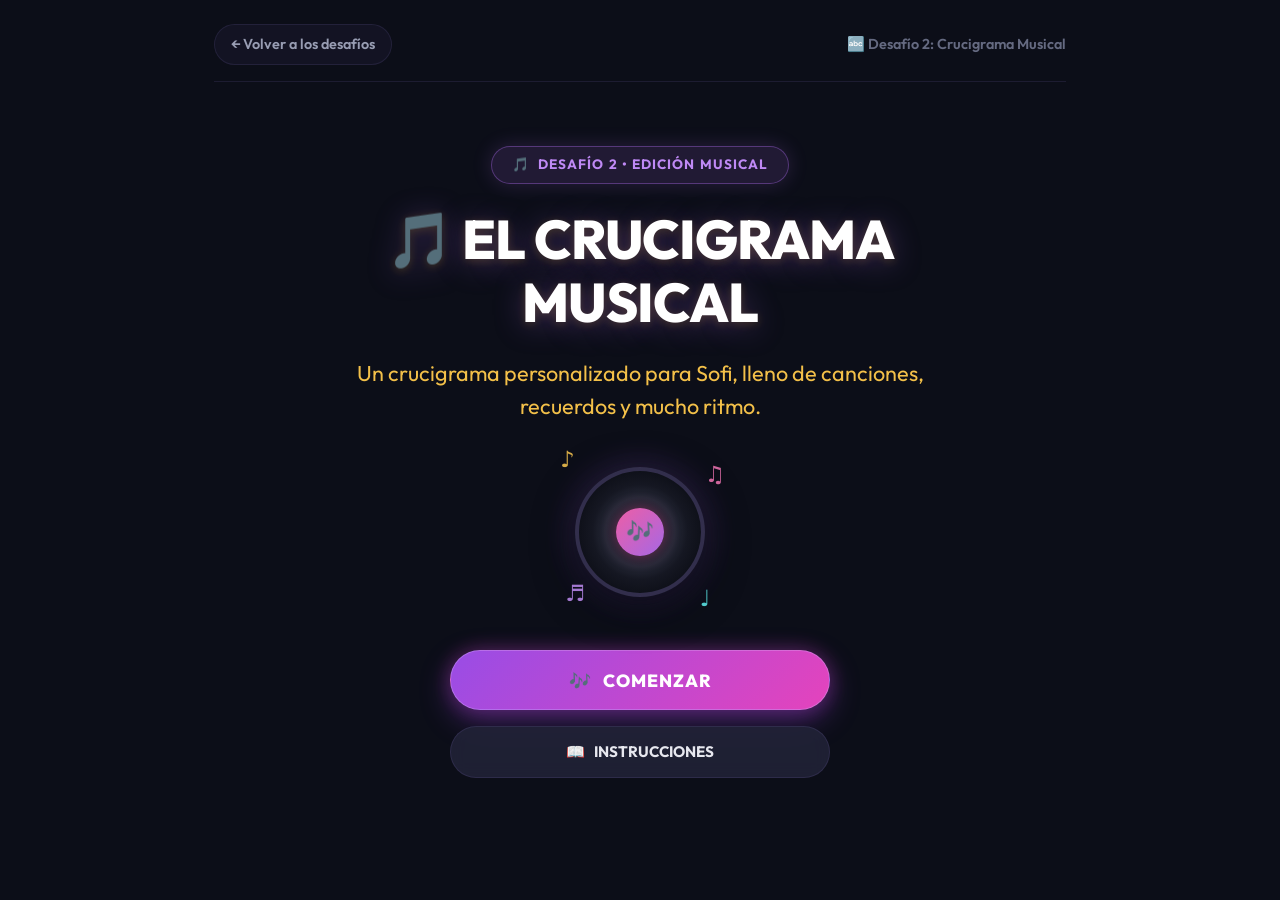
==== games/crucigrama.html @ b531dd6d "first commit" ====
<!DOCTYPE html>
<html lang="es">
<head>
  <meta charset="UTF-8" />
  <meta name="viewport" content="width=device-width, initial-scale=1.0" />
  <title>El Crucigrama Musical 🎵 – Desafío 2</title>
  <meta name="description" content="Crucigrama musical interactivo personalizado para Sofi. Canciones, artistas, recuerdos y ritmo." />

  <!-- Google Fonts -->
  <link rel="preconnect" href="https://fonts.googleapis.com" />
  <link rel="preconnect" href="https://fonts.gstatic.com" crossorigin />
  <link href="https://fonts.googleapis.com/css2?family=Outfit:wght@300;400;600;700;800;900&display=swap" rel="stylesheet" />

  <!-- Hojas de estilo del proyecto -->
  <link rel="stylesheet" href="../css/style.css" />
  <link rel="stylesheet" href="../css/game.css" />
  <link rel="stylesheet" href="../css/crucigrama.css" />
</head>
<body class="game-page">

  <!-- Fondo interactivo con notas musicales y partículas estelares -->
  <canvas id="bg-canvas"></canvas>

  <!-- Canvas especial para confeti de victoria -->
  <canvas id="confetti-canvas"></canvas>

  <div class="game-wrapper">
    <!-- ── NAVEGACIÓN SUPERIOR ── -->
    <nav class="game-nav" aria-label="Navegación del juego">
      <a href="../index.html?from=game" class="btn-back" id="btn-back-crucigrama">
        ← Volver a los desafíos
      </a>
      <span class="game-nav-title">🔤 Desafío 2: Crucigrama Musical</span>
    </nav>

    <!-- ── CONTENEDOR PRINCIPAL DEL JUEGO ── -->
    <main class="crucigrama-container">

      <!-- ═══════════════════════════════════════════════════════
           PANTALLA 1: BIENVENIDA
      ═══════════════════════════════════════════════════════ -->
      <section id="screen-welcome" class="crucigrama-screen welcome-hero" aria-label="Pantalla de bienvenida">
        <div class="music-badge">
          <span>🎵</span>
          <span>Desafío 2 • Edición Musical</span>
        </div>

        <h1 class="welcome-title">
          🎵 EL CRUCIGRAMA MUSICAL
        </h1>

        <p class="welcome-subtitle">
          Un crucigrama personalizado para Sofi, lleno de canciones, recuerdos y mucho ritmo.
        </p>

        <!-- Ilustración de vinilo giratorio y notas flotantes -->
        <div class="music-vinyl-art">
          <div class="vinyl-disc">
            <div class="vinyl-center">🎶</div>
          </div>
          <div class="floating-notes-container">
            <span class="floating-note note-1">♪</span>
            <span class="floating-note note-2">♫</span>
            <span class="floating-note note-3">♬</span>
            <span class="floating-note note-4">♩</span>
          </div>
        </div>

        <!-- Botones de bienvenida -->
        <div class="welcome-actions">
          <button id="btn-start-game" class="btn-start-primary" type="button">
            <span>🎶</span>
            <span>COMENZAR</span>
          </button>

          <button id="btn-open-instructions" class="btn-instructions-secondary" type="button">
            <span>📖</span>
            <span>INSTRUCCIONES</span>
          </button>
        </div>
      </section>

      <!-- ═══════════════════════════════════════════════════════
           PANTALLA 2: GRILLA Y PISTAS DEL CRUCIGRAMA
      ═══════════════════════════════════════════════════════ -->
      <section id="screen-board" class="crucigrama-screen hidden" aria-label="Tablero del crucigrama">
        <header class="board-header">
          <div class="board-title-row">
            <h2 class="board-title">🎵 El Crucigrama Musical</h2>
          </div>

          <!-- Barra de controles y progreso rápido -->
          <div class="board-controls-bar">
            <div class="progress-pill">
              <span>✍️</span>
              <span id="board-progress-text">0 de 99 letras</span>
            </div>

            <div class="progress-pill">
              <span>🎧</span>
              <span id="board-words-progress">0 / 15 palabras</span>
            </div>

            <button id="btn-sound-toggle" class="board-quick-btn" type="button" title="Activar / Desactivar sonido">
              🔊 Sonido
            </button>

            <button id="btn-rules-quick" class="board-quick-btn" type="button">
              📖 Reglas
            </button>
          </div>
        </header>

        <!-- Barra de pista activa destacada -->
        <div class="active-clue-banner" id="active-clue-banner" aria-live="polite">
          <div class="active-clue-badge" id="active-clue-badge">3 Horizontal</div>
          <div class="active-clue-text" id="active-clue-text">Tu artista favorito (dos palabras).</div>
          <div class="active-clue-length" id="active-clue-length">10 letras</div>
        </div>

        <!-- Banner de advertencias / errores -->
        <div id="board-warning-banner" class="crucigrama-warning-banner hidden" role="alert" aria-live="polite"></div>

        <!-- Contenedor con scroll táctil suave para la grilla clásica -->
        <div class="grid-scroll-wrapper">
          <div id="crucigrama-grid" class="crucigrama-grid" role="grid" aria-label="Grilla interactiva de 20 por 19">
            <!-- Celdas inyectadas dinámicamente desde crucigrama.js -->
          </div>
        </div>

        <!-- Botones de acción del juego -->
        <div class="board-actions">
          <button id="btn-check-solution" class="btn-check-solution" type="button">
            <span>🔍</span>
            <span>COMPROBAR CRUCIGRAMA</span>
          </button>

          <button id="btn-reset-board" class="btn-text-link" type="button">
            ↺ Limpiar mis respuestas
          </button>
        </div>

        <!-- Sección de Pistas: Horizontales y Verticales -->
        <section class="clues-section" aria-label="Lista de pistas del crucigrama">
          <!-- Columna Horizontales -->
          <div class="clues-column">
            <h3 class="clues-column-title">
              <span>➡️ Horizontales</span>
              <span class="count-pill">8 palabras</span>
            </h3>
            <div id="clues-list-across" class="clues-list">
              <!-- Inyectado desde JS -->
            </div>
          </div>

          <!-- Columna Verticales -->
          <div class="clues-column">
            <h3 class="clues-column-title">
              <span>⬇️ Verticales</span>
              <span class="count-pill">7 palabras</span>
            </h3>
            <div id="clues-list-down" class="clues-list">
              <!-- Inyectado desde JS -->
            </div>
          </div>
        </section>
      </section>

      <!-- ═══════════════════════════════════════════════════════
           PANTALLA 3: VICTORIA (RESULTADO FINAL)
      ═══════════════════════════════════════════════════════ -->
      <section id="screen-victory" class="crucigrama-screen hidden" aria-label="Pantalla de victoria y recompensa">
        <article class="victory-card">
          <div class="victory-badge">
            <span>🎉</span>
            <span>DESAFÍO COMPLETADO</span>
          </div>

          <h2 class="victory-title">¡Crucigrama Musical Resuelto!</h2>

          <!-- Disco de oro animado -->
          <div class="victory-disc-area">
            <div class="victory-disc">🏆</div>
          </div>

          <div class="victory-narrative">
            <h3 class="victory-headline">¡Increíble memoria y oído musical, Sofi! 🎶</h3>
            <p class="victory-detail">
              Descubriste todas las canciones de las previas, los viajes en auto, la bachata y nuestros artistas favoritos.
            </p>
          </div>

          <!-- Botón para abrir la recompensa -->
          <div class="reward-unlock-wrapper">
            <button id="btn-reward-unlock" class="btn-reward-unlock" type="button">
              <span>🎁</span>
              <span>ABRIR RECOMPENSA</span>
            </button>
          </div>
        </article>
      </section>

    </main>
  </div>

  <!-- ═══════════════════════════════════════════════════════
       MODAL 1: INSTRUCCIONES DEL JUEGO
  ═══════════════════════════════════════════════════════ -->
  <div id="instructions-modal" class="picker-overlay hidden" role="dialog" aria-modal="true" aria-labelledby="instructions-title">
    <div class="picker-card">
      <div class="picker-header">
        <h3 id="instructions-title" class="picker-title">📖 ¿CÓMO SE JUEGA?</h3>
        <button id="btn-close-instructions-x" class="picker-close-btn" aria-label="Cerrar instrucciones">✕</button>
      </div>

      <div style="font-size: 0.95rem; line-height: 1.6; color: var(--text-primary); display: flex; flex-direction: column; gap: 0.9rem;">
        <div style="background: hsla(255, 60%, 70%, 0.08); padding: 0.9rem 1.1rem; border-radius: 12px; border-left: 3px solid var(--accent-purple);">
          <p style="margin-bottom: 0.4rem;">Este es un crucigrama musical.</p>
          <p style="margin-bottom: 0.4rem;">Cada número corresponde a una palabra que tenés que descubrir a partir de una pista.</p>
          <p style="margin-bottom: 0.4rem;">Las palabras pueden estar en horizontal o vertical y se cruzan entre sí.</p>
          <p>Completá todas las palabras y después comprobá tus respuestas.</p>
        </div>

        <div>
          <strong style="color: var(--accent-gold); font-size: 1rem;">Reglas:</strong>
          <ol style="margin: 0.6rem 0 0 1.2rem; display: flex; flex-direction: column; gap: 0.45rem; color: var(--text-secondary); line-height: 1.5;">
            <li>Cada casillero blanco corresponde a una letra.</li>
            <li>Los casilleros negros separan las palabras.</li>
            <li>Los números indican dónde comienza cada palabra.</li>
            <li>Las palabras pueden ser horizontales o verticales.</li>
            <li>Las respuestas se escriben sin espacios ni tildes.</li>
            <li>Podés seleccionar una pista para encontrar rápidamente dónde escribir.</li>
            <li>Cuando hayas completado todas las palabras aparecerá el botón para comprobar el crucigrama.</li>
            <li>Si hay errores, las respuestas incorrectas se marcarán visualmente para que puedas corregirlas.</li>
            <li>Cuando todas las palabras sean correctas, se desbloqueará la recompensa.</li>
          </ol>
        </div>
      </div>

      <div style="display: flex; justify-content: center; margin-top: 0.5rem;">
        <button id="btn-close-instructions" class="btn-start-primary" style="padding: 0.75rem 2rem; font-size: 0.95rem;" type="button">
          ← VOLVER
        </button>
      </div>
    </div>
  </div>

  <!-- ═══════════════════════════════════════════════════════
       MODAL 2: RECOMPENSA DESBLOQUEADA
  ═══════════════════════════════════════════════════════ -->
  <div id="reward-modal" class="picker-overlay hidden" role="dialog" aria-modal="true" aria-labelledby="reward-modal-title">
    <div class="reward-modal-card">
      <div class="reward-icon-huge">🎁</div>

      <h3 id="reward-modal-title" class="reward-celebration-title">
        🎉 ¡Felicitaciones, Sofi!
      </h3>

      <div class="reward-card-inner">
        <div class="reward-card-heading">🎁 Tu recompensa te está esperando...</div>
        <p class="reward-card-text">
          ¡Excelente oído musical, Sofi! Demostraste que te acordás de cada canción, de los viajes en auto, de las previas y de nuestra música favorita.
        </p>
      </div>

      <div class="reward-clue-badge">
        <strong>Pista desbloqueada para la aventura:</strong><br />
        « Tito dejó una nota musical: ¡El regalo está escondido al ritmo de sus canciones favoritas! 🎵✨ »
      </div>

      <button id="btn-return-adventure" class="btn-return-adventure" type="button">
        ← Volver a la aventura con el desafío completado
      </button>
    </div>
  </div>

  <!-- Scripts del juego -->
  <script src="../js/gamesBridge.js"></script>
  <script src="crucigramaConfig.js"></script>
  <script src="crucigrama.js"></script>
</body>
</html>
---- css/style.css ----
/* ═══════════════════════════════════════════════════════════════
   style.css  –  El regalo de Sofi
   Estética: aventura / misterio / elegancia
   Paleta: deep navy + violeta / magenta + dorado suave
═══════════════════════════════════════════════════════════════ */

/* ─── 0. RESET & BASE ─────────────────────────────────────── */
*, *::before, *::after {
  box-sizing: border-box;
  margin: 0;
  padding: 0;
}

:root {
  /* Paleta principal */
  --bg-deep:        hsl(232, 32%, 7%);
  --bg-mid:         hsl(236, 28%, 11%);
  --bg-card:        hsl(236, 24%, 14%);
  --bg-card-hover:  hsl(248, 28%, 18%);

  /* Acentos */
  --accent-purple:  hsl(270, 70%, 65%);
  --accent-violet:  hsl(255, 75%, 70%);
  --accent-pink:    hsl(320, 72%, 65%);
  --accent-gold:    hsl(42,  88%, 62%);
  --accent-teal:    hsl(180, 60%, 55%);

  /* Estado completado */
  --green-glow:     hsl(145, 65%, 45%);
  --green-soft:     hsl(145, 50%, 30%);
  --green-text:     hsl(145, 60%, 70%);

  /* Texto */
  --text-primary:   hsl(230, 20%, 92%);
  --text-secondary: hsl(230, 15%, 65%);
  --text-muted:     hsl(230, 12%, 45%);

  /* Bordes y sombras */
  --border-subtle:  hsla(255, 60%, 70%, 0.12);
  --border-active:  hsla(255, 70%, 70%, 0.45);
  --shadow-card:    0 20px 60px hsla(232, 50%, 4%, 0.6);
  --shadow-glow:    0 0 40px hsla(270, 70%, 65%, 0.2);

  /* Tipografía */
  --font-body:      'Outfit', system-ui, sans-serif;
  --font-serif:     'Crimson Pro', Georgia, serif;

  /* Transiciones */
  --ease-smooth:    cubic-bezier(0.4, 0, 0.2, 1);
  --ease-bounce:    cubic-bezier(0.34, 1.56, 0.64, 1);
  --ease-out-expo:  cubic-bezier(0.16, 1, 0.3, 1);

  /* Layout */
  --max-width: 1100px;
  --card-radius: 20px;
}

html {
  scroll-behavior: smooth;
}

body {
  font-family: var(--font-body);
  background: var(--bg-deep);
  color: var(--text-primary);
  min-height: 100dvh;
  overflow-x: hidden;
  line-height: 1.6;
}

/* ─── 1. CANVAS DE FONDO ───────────────────────────────────── */
#bg-canvas {
  position: fixed;
  inset: 0;
  z-index: 0;
  pointer-events: none;
}

/* ─── 2. OVERLAY (fondo de modales) ──────────────────────── */
.overlay {
  position: fixed;
  inset: 0;
  z-index: 100;
  display: flex;
  align-items: center;
  justify-content: center;
  padding: 1rem;
  background: hsla(232, 40%, 4%, 0.85);
  backdrop-filter: blur(8px);
  -webkit-backdrop-filter: blur(8px);
  opacity: 1;
  transition: opacity 0.5s var(--ease-smooth);
}

.overlay.hidden {
  opacity: 0;
  pointer-events: none;
}

/* Si la aventura ya inició, ocultar de inmediato el overlay y mostrar la pantalla principal */
html.adventure-started #welcome-overlay {
  display: none !important;
  opacity: 0 !important;
  pointer-events: none !important;
}

html.adventure-started #main-screen {
  opacity: 1 !important;
  pointer-events: auto !important;
}

/* ─── 3. MODAL DE BIENVENIDA ─────────────────────────────── */
.modal {
  position: relative;
  background: var(--bg-card);
  border: 1px solid var(--border-subtle);
  border-radius: 24px;
  padding: 2.5rem 2.8rem 2.2rem;
  max-width: 540px;
  width: 100%;
  box-shadow: var(--shadow-card), var(--shadow-glow);
  overflow: hidden;

  /* Animación de entrada */
  animation: modalIn 0.7s var(--ease-out-expo) forwards;
}

@keyframes modalIn {
  from {
    opacity: 0;
    transform: translateY(32px) scale(0.95);
  }
  to {
    opacity: 1;
    transform: translateY(0) scale(1);
  }
}

/* Halo de luz en el modal */
.modal-glow {
  position: absolute;
  inset: -60px;
  background: radial-gradient(
    ellipse at 50% 0%,
    hsla(270, 70%, 55%, 0.18) 0%,
    transparent 70%
  );
  pointer-events: none;
  z-index: 0;
}

/* Destellos decorativos */
.modal-sparkles {
  position: absolute;
  inset: 0;
  pointer-events: none;
  z-index: 1;
}

.sparkle {
  position: absolute;
  width: 4px;
  height: 4px;
  border-radius: 50%;
  background: var(--accent-gold);
  opacity: 0;
  animation: sparkleFloat 4s var(--ease-smooth) infinite;
  animation-delay: calc(var(--i) * 0.7s);
}

.sparkle:nth-child(1) { top: 15%; left: 10%; }
.sparkle:nth-child(2) { top: 10%; right: 15%; width: 6px; height: 6px; background: var(--accent-purple); }
.sparkle:nth-child(3) { bottom: 25%; right: 8%; }
.sparkle:nth-child(4) { bottom: 15%; left: 20%; background: var(--accent-pink); }
.sparkle:nth-child(5) { top: 40%; right: 5%; width: 3px; height: 3px; background: var(--accent-teal); }

@keyframes sparkleFloat {
  0%, 100% { opacity: 0; transform: translateY(0) scale(0.5); }
  30%, 70% { opacity: 1; transform: translateY(-8px) scale(1); }
}

/* Contenido del modal */
.modal-content {
  position: relative;
  z-index: 2;
  margin-bottom: 2rem;
}

/* Líneas del mensaje de bienvenida — añadidas desde JS */
.modal-line {
  display: block;
  opacity: 0;
  transform: translateY(8px);
  transition: opacity 0.5s var(--ease-smooth), transform 0.5s var(--ease-smooth);
  margin-bottom: 0.5rem;
  font-size: 1.05rem;
  color: var(--text-primary);
}

.modal-line.visible {
  opacity: 1;
  transform: translateY(0);
}

.modal-line.greeting {
  font-size: 1.5rem;
  font-weight: 700;
  color: var(--text-primary);
  margin-bottom: 1.2rem;
}

.modal-line.italic {
  font-family: var(--font-serif);
  font-style: italic;
  font-size: 1.1rem;
  color: var(--text-secondary);
}

.modal-line.highlight {
  color: var(--accent-gold);
  font-weight: 600;
}

.modal-line.big {
  font-size: 1.15rem;
  font-weight: 600;
  margin-top: 0.6rem;
}

.modal-line.spacer {
  margin-bottom: 0.9rem;
}

/* ─── 4. BOTÓN PRIMARIO ─────────────────────────────────── */
.btn-primary {
  position: relative;
  z-index: 2;
  display: inline-flex;
  align-items: center;
  gap: 0.6rem;
  padding: 0.85rem 1.8rem;
  background: linear-gradient(135deg, var(--accent-purple), var(--accent-pink));
  color: #fff;
  font-family: var(--font-body);
  font-size: 1rem;
  font-weight: 600;
  border: none;
  border-radius: 50px;
  cursor: pointer;
  box-shadow: 0 4px 24px hsla(270, 70%, 60%, 0.4);
  transition: transform 0.25s var(--ease-bounce),
              box-shadow 0.25s var(--ease-smooth),
              opacity 0.25s;
  opacity: 0;
  /* Se hace visible desde JS cuando el texto terminó de aparecer */
}

.btn-primary.visible {
  opacity: 1;
}

.btn-primary:hover {
  transform: translateY(-2px) scale(1.04);
  box-shadow: 0 8px 32px hsla(270, 70%, 60%, 0.55);
}

.btn-primary:active {
  transform: translateY(0) scale(0.98);
}

.btn-arrow {
  display: inline-block;
  transition: transform 0.25s var(--ease-bounce);
}

.btn-primary:hover .btn-arrow {
  transform: translateX(4px);
}

/* ─── 5. PANTALLA PRINCIPAL ──────────────────────────────── */
.main-screen {
  position: relative;
  z-index: 1;
  min-height: 100dvh;
  display: flex;
  flex-direction: column;
  align-items: center;
  padding: 3rem 1.5rem 2rem;
  gap: 2.5rem;
  transition: opacity 0.6s var(--ease-smooth), transform 0.6s var(--ease-smooth);
}

.main-screen.hidden {
  opacity: 0;
  pointer-events: none;
}

/* Animación de entrada de la pantalla principal */
.main-screen.entering {
  animation: screenEnter 0.8s var(--ease-out-expo) forwards;
}

@keyframes screenEnter {
  from { opacity: 0; transform: translateY(20px); }
  to   { opacity: 1; transform: translateY(0); }
}

/* ─── 6. HEADER ─────────────────────────────────────────── */
.main-header {
  text-align: center;
  max-width: 600px;
}

.header-eyebrow {
  font-size: 0.8rem;
  font-weight: 600;
  letter-spacing: 0.15em;
  text-transform: uppercase;
  color: var(--accent-gold);
  margin-bottom: 0.8rem;
  opacity: 0.85;
}

.main-title {
  font-size: clamp(2.4rem, 6vw, 3.8rem);
  font-weight: 800;
  line-height: 1.1;
  margin-bottom: 1rem;
  background: linear-gradient(135deg, var(--text-primary) 30%, var(--accent-purple) 100%);
  -webkit-background-clip: text;
  background-clip: text;
  -webkit-text-fill-color: transparent;
}

.title-name {
  background: linear-gradient(135deg, var(--accent-pink), var(--accent-gold));
  -webkit-background-clip: text;
  background-clip: text;
  -webkit-text-fill-color: transparent;
}

.main-subtitle {
  font-size: 1rem;
  color: var(--text-secondary);
  max-width: 420px;
  margin: 0 auto;
  line-height: 1.7;
}

/* ─── 7. BARRA DE PROGRESO ─────────────────────────────── */
.progress-container {
  width: 100%;
  max-width: 480px;
}

.progress-track {
  height: 6px;
  background: hsla(255, 40%, 70%, 0.12);
  border-radius: 100px;
  overflow: hidden;
  margin-bottom: 0.5rem;
}

.progress-bar {
  height: 100%;
  border-radius: 100px;
  background: linear-gradient(90deg, var(--accent-purple), var(--accent-pink));
  transition: width 0.8s var(--ease-out-expo);
  box-shadow: 0 0 12px hsla(270, 70%, 65%, 0.5);
}

.progress-label {
  display: flex;
  justify-content: space-between;
  align-items: center;
  font-size: 0.8rem;
  color: var(--text-muted);
  font-weight: 500;
}

/* ─── 8. GRID DE TARJETAS ──────────────────────────────── */
.games-grid {
  display: grid;
  grid-template-columns: repeat(auto-fit, minmax(280px, 1fr));
  gap: 1.5rem;
  width: 100%;
  max-width: var(--max-width);
}

/* ─── 9. TARJETA DE JUEGO ──────────────────────────────── */
.game-card {
  position: relative;
  border-radius: var(--card-radius);
  background: var(--bg-card);
  border: 1px solid var(--border-subtle);
  cursor: pointer;
  overflow: hidden;
  transition:
    transform 0.35s var(--ease-bounce),
    box-shadow 0.35s var(--ease-smooth),
    border-color 0.35s var(--ease-smooth);
  box-shadow: var(--shadow-card);
  /* Animación de entrada escalonada (aplicada desde JS) */
  opacity: 0;
  transform: translateY(24px);
}

.game-card.card-visible {
  animation: cardEnter 0.6s var(--ease-out-expo) forwards;
}

@keyframes cardEnter {
  from { opacity: 0; transform: translateY(24px); }
  to   { opacity: 1; transform: translateY(0); }
}

/* Halo de brillo en hover */
.card-glow {
  position: absolute;
  inset: -2px;
  border-radius: calc(var(--card-radius) + 2px);
  background: conic-gradient(
    from var(--angle, 0deg),
    transparent 0deg,
    hsla(270, 70%, 65%, 0.35) 60deg,
    transparent 120deg
  );
  opacity: 0;
  transition: opacity 0.4s var(--ease-smooth);
  pointer-events: none;
  z-index: 0;
  /* Animación rotativa del halo */
  animation: rotateBorder 4s linear infinite paused;
}

.game-card:hover .card-glow {
  opacity: 1;
  animation-play-state: running;
}

@property --angle {
  syntax: '<angle>';
  initial-value: 0deg;
  inherits: false;
}

@keyframes rotateBorder {
  to { --angle: 360deg; }
}

/* Contenido interno de la tarjeta */
.card-inner {
  position: relative;
  z-index: 1;
  padding: 2rem;
  display: flex;
  flex-direction: column;
  gap: 0.6rem;
  background: var(--bg-card);
  border-radius: var(--card-radius);
  margin: 1px; /* Separa del borde exterior para que se vea el halo */
  min-height: 280px;
  transition: background 0.35s var(--ease-smooth);
}

.game-card:hover .card-inner {
  background: var(--bg-card-hover);
}

.game-card:hover {
  transform: translateY(-6px);
  box-shadow: var(--shadow-card), 0 24px 60px hsla(270, 70%, 60%, 0.2);
  border-color: var(--border-active);
}

.game-card:focus-visible {
  outline: 2px solid var(--accent-purple);
  outline-offset: 4px;
}

/* Ícono de la tarjeta */
.card-icon {
  font-size: 2.4rem;
  line-height: 1;
  margin-bottom: 0.4rem;
  transition: transform 0.35s var(--ease-bounce);
}

.game-card:hover .card-icon {
  transform: scale(1.15) rotate(-5deg);
}

/* Número de desafío */
.card-number {
  font-size: 0.72rem;
  font-weight: 700;
  letter-spacing: 0.12em;
  text-transform: uppercase;
  color: var(--text-muted);
}

/* Título de la tarjeta */
.card-title {
  font-size: 1.6rem;
  font-weight: 800;
  color: var(--text-primary);
  line-height: 1.1;
  transition: color 0.3s;
}

/* Descripción */
.card-description {
  font-size: 0.88rem;
  color: var(--text-secondary);
  line-height: 1.6;
  flex-grow: 1;
}

/* Estado de la tarjeta */
.card-status {
  display: flex;
  align-items: center;
  gap: 0.5rem;
  margin-top: 0.5rem;
}

.status-dot {
  width: 8px;
  height: 8px;
  border-radius: 50%;
  background: var(--text-muted);
  transition: background 0.4s, box-shadow 0.4s;
}

.status-text {
  font-size: 0.8rem;
  font-weight: 600;
  color: var(--text-muted);
  text-transform: uppercase;
  letter-spacing: 0.08em;
  transition: color 0.4s;
}

/* Acciones de la tarjeta */
.card-actions {
  margin-top: 1rem;
  display: flex;
  flex-direction: column;
  gap: 0.6rem;
}

/* Botón de jugar (inline, en la tarjeta) */
.btn-play-wrapper {
  display: inline-flex;
  align-items: center;
  gap: 0.5rem;
  padding: 0.6rem 1.2rem;
  border-radius: 50px;
  background: hsla(255, 60%, 70%, 0.1);
  border: 1px solid hsla(255, 60%, 70%, 0.2);
  color: var(--accent-violet);
  font-size: 0.85rem;
  font-weight: 600;
  transition:
    background 0.25s,
    border-color 0.25s,
    transform 0.25s var(--ease-bounce);
  width: fit-content;
}

.game-card:hover .btn-play-wrapper {
  background: hsla(255, 60%, 70%, 0.2);
  border-color: hsla(255, 70%, 70%, 0.45);
  transform: translateX(4px);
}

.btn-play-arrow {
  transition: transform 0.25s var(--ease-bounce);
}

.game-card:hover .btn-play-arrow {
  transform: translateX(3px);
}

/* ─── 10. ESTADO COMPLETADO ─────────────────────────────── */
.game-card.completed {
  border-color: hsla(145, 60%, 45%, 0.3);
}

.game-card.completed .card-glow {
  background: conic-gradient(
    from var(--angle, 0deg),
    transparent 0deg,
    hsla(145, 65%, 45%, 0.4) 60deg,
    transparent 120deg
  );
}

.game-card.completed .card-title {
  color: var(--green-text);
}

.game-card.completed .status-dot {
  background: var(--green-glow);
  box-shadow: 0 0 8px var(--green-glow);
  animation: pulseDot 2.5s ease-in-out infinite;
}

@keyframes pulseDot {
  0%, 100% { box-shadow: 0 0 8px var(--green-glow); }
  50%       { box-shadow: 0 0 16px var(--green-glow); }
}

.game-card.completed .status-text {
  color: var(--green-text);
}

.game-card.completed .card-number {
  color: hsla(145, 55%, 55%, 0.7);
}

/* Checkmark que aparece en tarjetas completadas */
.card-check {
  position: absolute;
  top: 1.2rem;
  right: 1.2rem;
  width: 28px;
  height: 28px;
  border-radius: 50%;
  background: var(--green-soft);
  border: 1.5px solid var(--green-glow);
  display: flex;
  align-items: center;
  justify-content: center;
  font-size: 0.85rem;
  color: var(--green-text);
  opacity: 0;
  transform: scale(0.5);
  transition: opacity 0.4s var(--ease-smooth), transform 0.5s var(--ease-bounce);
  z-index: 3;
}

.game-card.completed .card-check {
  opacity: 1;
  transform: scale(1);
}

/* Animación especial cuando se completa un juego en tiempo real */
@keyframes completedPop {
  0%   { transform: scale(0.5); opacity: 0; }
  60%  { transform: scale(1.15); opacity: 1; }
  100% { transform: scale(1); opacity: 1; }
}

.game-card.just-completed .card-check {
  animation: completedPop 0.6s var(--ease-bounce) forwards;
}

/* Pulso de color cuando la tarjeta se completa */
@keyframes cardCompletePulse {
  0%   { box-shadow: 0 0 0 0 hsla(145, 65%, 45%, 0); }
  40%  { box-shadow: 0 0 0 20px hsla(145, 65%, 45%, 0.25); }
  100% { box-shadow: 0 0 0 40px hsla(145, 65%, 45%, 0); }
}

.game-card.just-completed {
  animation: cardCompletePulse 0.8s var(--ease-smooth) forwards;
}

/* ─── 11. BOTÓN VER PISTA ──────────────────────────────── */
.btn-clue {
  display: inline-flex;
  align-items: center;
  gap: 0.45rem;
  padding: 0.55rem 1.1rem;
  border-radius: 50px;
  background: hsla(145, 50%, 30%, 0.25);
  border: 1px solid hsla(145, 60%, 45%, 0.4);
  color: var(--green-text);
  font-family: var(--font-body);
  font-size: 0.82rem;
  font-weight: 600;
  cursor: pointer;
  width: fit-content;
  /* Animación de aparición */
  opacity: 0;
  transform: translateY(6px);
  animation: clueButtonIn 0.5s var(--ease-out-expo) 0.2s forwards;
  transition:
    background 0.25s,
    border-color 0.25s,
    box-shadow 0.25s,
    transform 0.25s var(--ease-bounce);
}

@keyframes clueButtonIn {
  from { opacity: 0; transform: translateY(8px); }
  to   { opacity: 1; transform: translateY(0); }
}

.btn-clue:hover {
  background: hsla(145, 50%, 30%, 0.45);
  border-color: hsla(145, 60%, 45%, 0.7);
  box-shadow: 0 4px 16px hsla(145, 60%, 45%, 0.25);
  transform: translateY(-2px);
}

.btn-clue:active {
  transform: translateY(0);
}

.btn-clue-icon {
  font-size: 0.9rem;
  transition: transform 0.3s var(--ease-bounce);
}

.btn-clue:hover .btn-clue-icon {
  transform: rotate(12deg) scale(1.1);
}

/* ─── 12. MODAL DE PISTAS ──────────────────────────────── */
.clue-modal {
  max-width: 420px;
  padding: 2rem 2.2rem;
}

.clue-close-btn {
  position: absolute;
  top: 1rem;
  right: 1rem;
  width: 32px;
  height: 32px;
  border-radius: 50%;
  background: hsla(255, 30%, 50%, 0.15);
  border: 1px solid var(--border-subtle);
  color: var(--text-muted);
  font-size: 0.8rem;
  cursor: pointer;
  display: flex;
  align-items: center;
  justify-content: center;
  transition: background 0.2s, color 0.2s, transform 0.2s var(--ease-bounce);
  z-index: 5;
}

.clue-close-btn:hover {
  background: hsla(255, 30%, 50%, 0.3);
  color: var(--text-primary);
  transform: rotate(90deg) scale(1.1);
}

.clue-header {
  display: flex;
  align-items: center;
  gap: 0.8rem;
  margin-bottom: 1.2rem;
  position: relative;
  z-index: 2;
}

.clue-icon {
  font-size: 1.6rem;
}

.clue-title {
  font-size: 1.2rem;
  font-weight: 700;
  color: var(--text-primary);
}

.clue-body {
  position: relative;
  z-index: 2;
  font-size: 1rem;
  color: var(--text-secondary);
  line-height: 1.7;
  font-family: var(--font-serif);
  font-style: italic;
  background: hsla(255, 30%, 50%, 0.06);
  border-radius: 12px;
  padding: 1.2rem 1.4rem;
  border-left: 3px solid var(--accent-purple);
}

/* ─── 13. SECCIÓN DE RECOMPENSA FINAL ─────────────────── */
.reward-section {
  width: 100%;
  max-width: 600px;
  transition: opacity 0.8s var(--ease-smooth), transform 0.8s var(--ease-out-expo);
}

.reward-section.hidden {
  opacity: 0;
  transform: translateY(20px);
  pointer-events: none;
  display: none;
}

.reward-section.revealing {
  display: block;
  animation: rewardReveal 1s var(--ease-out-expo) forwards;
}

@keyframes rewardReveal {
  from { opacity: 0; transform: translateY(24px) scale(0.97); }
  to   { opacity: 1; transform: translateY(0) scale(1); }
}

.reward-inner {
  position: relative;
  text-align: center;
  background: var(--bg-card);
  border: 1px solid hsla(42, 80%, 60%, 0.3);
  border-radius: 24px;
  padding: 3rem 2rem;
  overflow: hidden;
  box-shadow: 0 24px 64px hsla(232, 50%, 4%, 0.6), 0 0 60px hsla(42, 80%, 60%, 0.12);
}

.reward-glow {
  position: absolute;
  inset: -40px;
  background: radial-gradient(
    ellipse at 50% 0%,
    hsla(42, 80%, 60%, 0.15) 0%,
    transparent 65%
  );
  pointer-events: none;
}

.reward-icon {
  font-size: 3.5rem;
  animation: rewardBounce 2s var(--ease-bounce) infinite;
  margin-bottom: 1rem;
}

@keyframes rewardBounce {
  0%, 100% { transform: translateY(0); }
  50%       { transform: translateY(-10px); }
}

.reward-title {
  font-size: 2rem;
  font-weight: 800;
  background: linear-gradient(135deg, var(--accent-gold), var(--accent-pink));
  -webkit-background-clip: text;
  background-clip: text;
  -webkit-text-fill-color: transparent;
  margin-bottom: 0.6rem;
}

.reward-subtitle {
  font-size: 1rem;
  color: var(--text-secondary);
  margin-bottom: 1.5rem;
}

.reward-content {
  position: relative;
  z-index: 1;
}

.reward-placeholder {
  font-family: var(--font-serif);
  font-style: italic;
  color: var(--text-muted);
  font-size: 0.9rem;
  border: 1px dashed hsla(255, 30%, 60%, 0.2);
  border-radius: 10px;
  padding: 1rem;
}

/* ─── 14. FOOTER ─────────────────────────────────────── */
.main-footer {
  text-align: center;
  color: var(--text-muted);
  font-size: 0.8rem;
  padding-top: 1rem;
  display: flex;
  flex-direction: column;
  align-items: center;
  gap: 0.8rem;
}

.footer-links {
  display: flex;
  align-items: center;
  gap: 0.75rem;
  flex-wrap: wrap;
  justify-content: center;
}

.footer-btn {
  background: none;
  border: none;
  font-family: var(--font-body);
  font-size: 0.78rem;
  color: var(--text-muted);
  cursor: pointer;
  padding: 0.3rem 0.6rem;
  border-radius: 6px;
  transition: color 0.2s, background 0.2s, transform 0.2s;
  text-decoration: underline;
  text-underline-offset: 3px;
  text-decoration-color: hsla(230, 12%, 45%, 0.4);
}

.footer-btn:hover {
  color: var(--text-secondary);
  background: hsla(255, 30%, 50%, 0.1);
  text-decoration-color: var(--accent-purple);
  transform: translateY(-1px);
}

.footer-btn-reset:hover {
  color: hsl(0, 70%, 75%);
  text-decoration-color: hsl(0, 70%, 65%);
}

.footer-sep {
  color: var(--text-muted);
  opacity: 0.5;
  font-size: 0.7rem;
}

/* ─── 15. RESPONSIVO ─────────────────────────────────── */
@media (max-width: 600px) {
  .main-screen {
    padding: 2rem 1rem 2rem;
    gap: 2rem;
  }

  .modal {
    padding: 2rem 1.6rem 1.8rem;
  }

  .games-grid {
    grid-template-columns: 1fr;
  }

  .card-inner {
    padding: 1.5rem;
    min-height: unset;
  }

  .main-title {
    font-size: 2.2rem;
  }
}

@media (min-width: 900px) {
  .games-grid {
    grid-template-columns: repeat(3, 1fr);
  }
}

/* ─── 16. UTILIDADES ─────────────────────────────────── */
.sr-only {
  position: absolute;
  width: 1px; height: 1px;
  padding: 0; margin: -1px;
  overflow: hidden;
  clip: rect(0,0,0,0);
  border: 0;
}
---- css/game.css ----
/* ═══════════════════════════════════════════════════════════════
   game.css  –  Estilos compartidos para las páginas de juego
   Incluido en games/murdoku.html, games/crucigrama.html, etc.
═══════════════════════════════════════════════════════════════ */

body.game-page {
  min-height: 100dvh;
  background: var(--bg-deep);
  display: flex;
  flex-direction: column;
}

.game-wrapper {
  position: relative;
  z-index: 1;
  display: flex;
  flex-direction: column;
  min-height: 100dvh;
  max-width: 900px;
  margin: 0 auto;
  width: 100%;
  padding: 0 1.5rem;
}

/* ─── Navegación superior ─── */
.game-nav {
  display: flex;
  align-items: center;
  justify-content: space-between;
  padding: 1.5rem 0 1rem;
  border-bottom: 1px solid var(--border-subtle);
  margin-bottom: 2.5rem;
}

.btn-back {
  font-family: var(--font-body);
  font-size: 0.9rem;
  font-weight: 600;
  color: var(--text-secondary);
  text-decoration: none;
  padding: 0.5rem 1rem;
  border-radius: 50px;
  border: 1px solid var(--border-subtle);
  background: hsla(255, 30%, 50%, 0.08);
  transition: background 0.2s, color 0.2s, transform 0.2s var(--ease-bounce, ease);
}

.btn-back:hover {
  background: hsla(255, 30%, 50%, 0.18);
  color: var(--text-primary);
  transform: translateX(-3px);
}

.game-nav-title {
  font-size: 0.9rem;
  font-weight: 600;
  color: var(--text-muted);
}

/* ─── Contenido del juego ─── */
.game-content {
  flex-grow: 1;
  display: flex;
  flex-direction: column;
  align-items: center;
  gap: 1.5rem;
}

.game-title {
  font-size: clamp(2rem, 5vw, 3rem);
  font-weight: 800;
  background: linear-gradient(135deg, var(--text-primary) 30%, var(--accent-purple, hsl(270,70%,65%)) 100%);
  -webkit-background-clip: text;
  background-clip: text;
  -webkit-text-fill-color: transparent;
  text-align: center;
}

/* ─── Texto placeholder (reemplazar con el juego real) ─── */
.game-placeholder-text {
  font-size: 1rem;
  color: var(--text-muted);
  text-align: center;
  max-width: 480px;
  line-height: 1.7;
  background: hsla(255, 30%, 50%, 0.06);
  border: 1px dashed hsla(255, 30%, 60%, 0.2);
  border-radius: 12px;
  padding: 2rem;
}

/* ─── Botón de desarrollo (solo para pruebas) ─── */
.btn-dev {
  font-family: var(--font-body, sans-serif);
  font-size: 0.85rem;
  font-weight: 600;
  padding: 0.7rem 1.4rem;
  border-radius: 50px;
  border: 1px dashed hsla(42, 80%, 60%, 0.4);
  background: hsla(42, 80%, 60%, 0.08);
  color: hsl(42, 80%, 68%);
  cursor: pointer;
  transition: background 0.2s, transform 0.2s;
  margin-top: 1rem;
}

.btn-dev:hover:not(:disabled) {
  background: hsla(42, 80%, 60%, 0.18);
  transform: translateY(-2px);
}

.btn-dev:disabled {
  opacity: 0.5;
  cursor: default;
}
---- css/crucigrama.css ----
/* ═══════════════════════════════════════════════════════════════
   crucigrama.css  –  Estilos exclusivos para El Crucigrama Musical
   Estética: Elegante, moderna, cálida, romántica y musical
   Paleta: Deep navy, violeta radiante, fucsia suave y dorado ámbar
═══════════════════════════════════════════════════════════════ */

:root {
  --cruci-cell-size: clamp(26px, 3.7vw, 35px);
  --cruci-gold: hsl(42, 95%, 58%);
  --cruci-gold-glow: hsla(42, 95%, 58%, 0.35);
  --cruci-violet: hsl(270, 70%, 65%);
  --cruci-violet-glow: hsla(270, 70%, 65%, 0.4);
  --cruci-pink: hsl(330, 80%, 65%);
  --cruci-border: hsla(230, 20%, 35%, 0.9);
  --cruci-cell-active-word: hsl(265, 80%, 95%);
  --cruci-cell-active-cell: hsl(46, 100%, 93%);
  --cruci-cell-text: #0f172a;
}

/* ─── WRAPPER PRINCIPAL Y VISTAS ────────────────────────────── */
.crucigrama-container {
  width: 100%;
  max-width: 900px;
  margin: 0 auto;
  display: flex;
  flex-direction: column;
  align-items: center;
  position: relative;
  z-index: 2;
  padding-bottom: 3.5rem;
}

/* Transiciones fluidas entre pantallas */
.crucigrama-screen {
  width: 100%;
  display: flex;
  flex-direction: column;
  align-items: center;
  opacity: 1;
  transition: opacity 0.35s ease, transform 0.35s cubic-bezier(0.16, 1, 0.3, 1);
}

.crucigrama-screen.hidden {
  display: none !important;
  opacity: 0;
  transform: translateY(14px);
  pointer-events: none;
}

/* ─── PANTALLA 1: BIENVENIDA ────────────────────────────────── */
.welcome-hero {
  text-align: center;
  display: flex;
  flex-direction: column;
  align-items: center;
  gap: 1.5rem;
  max-width: 680px;
  padding: 1.5rem 1rem 3rem;
  animation: heroEntrance 0.8s cubic-bezier(0.16, 1, 0.3, 1) forwards;
}

@keyframes heroEntrance {
  from {
    opacity: 0;
    transform: translateY(20px) scale(0.98);
  }
  to {
    opacity: 1;
    transform: translateY(0) scale(1);
  }
}

.music-badge {
  display: inline-flex;
  align-items: center;
  gap: 0.5rem;
  padding: 0.45rem 1.25rem;
  border-radius: 50px;
  background: hsla(270, 70%, 65%, 0.14);
  border: 1px solid hsla(270, 70%, 65%, 0.4);
  color: hsl(270, 85%, 75%);
  font-size: 0.85rem;
  font-weight: 700;
  letter-spacing: 0.08em;
  text-transform: uppercase;
  box-shadow: 0 0 20px hsla(270, 70%, 65%, 0.2);
}

.welcome-title {
  font-size: clamp(2.1rem, 5.8vw, 3.4rem);
  font-weight: 800;
  line-height: 1.15;
  color: #fff;
  text-shadow: 0 4px 30px hsla(270, 70%, 65%, 0.35), 0 2px 10px hsla(42, 95%, 58%, 0.2);
  letter-spacing: -0.02em;
}

.welcome-subtitle {
  font-size: clamp(1.05rem, 3vw, 1.35rem);
  color: var(--accent-gold);
  line-height: 1.5;
  max-width: 580px;
}

/* Decoración musical central */
.music-vinyl-art {
  position: relative;
  width: 140px;
  height: 140px;
  margin: 1rem 0;
  display: flex;
  align-items: center;
  justify-content: center;
}

.vinyl-disc {
  width: 130px;
  height: 130px;
  border-radius: 50%;
  background: radial-gradient(circle, #252836 20%, #151722 25%, #252836 40%, #151722 55%, #0f111a 70%);
  border: 4px solid hsla(255, 60%, 70%, 0.25);
  box-shadow: 0 10px 40px hsla(232, 50%, 4%, 0.8), 0 0 35px hsla(270, 70%, 65%, 0.3);
  display: flex;
  align-items: center;
  justify-content: center;
  animation: vinylRotate 16s linear infinite;
}

@keyframes vinylRotate {
  from { transform: rotate(0deg); }
  to { transform: rotate(360deg); }
}

.vinyl-center {
  width: 48px;
  height: 48px;
  border-radius: 50%;
  background: linear-gradient(135deg, hsl(330, 80%, 65%), hsl(270, 70%, 65%));
  display: flex;
  align-items: center;
  justify-content: center;
  font-size: 1.4rem;
  box-shadow: 0 0 15px hsla(330, 80%, 65%, 0.5);
}

.floating-notes-container {
  position: absolute;
  inset: -20px;
  pointer-events: none;
}

.floating-note {
  position: absolute;
  font-size: 1.4rem;
  opacity: 0.85;
  animation: floatNote 3.5s ease-in-out infinite alternate;
}

.note-1 { top: 0; left: 10px; animation-delay: 0s; color: hsl(42, 95%, 65%); }
.note-2 { top: 15px; right: 5px; animation-delay: 0.7s; color: hsl(330, 80%, 70%); }
.note-3 { bottom: 10px; left: 15px; animation-delay: 1.4s; color: hsl(270, 80%, 75%); }
.note-4 { bottom: 5px; right: 20px; animation-delay: 2.1s; color: hsl(180, 80%, 65%); }

@keyframes floatNote {
  0% { transform: translateY(0) scale(1) rotate(0deg); opacity: 0.6; }
  50% { transform: translateY(-8px) scale(1.15) rotate(10deg); opacity: 1; }
  100% { transform: translateY(4px) scale(0.95) rotate(-10deg); opacity: 0.7; }
}

/* Botones de bienvenida */
.welcome-actions {
  display: flex;
  flex-direction: column;
  gap: 1rem;
  width: 100%;
  max-width: 380px;
  margin-top: 0.5rem;
}

.btn-start-primary {
  display: flex;
  align-items: center;
  justify-content: center;
  gap: 0.75rem;
  padding: 1.1rem 2rem;
  background: linear-gradient(135deg, hsl(270, 75%, 60%) 0%, hsl(315, 75%, 58%) 100%);
  color: #fff;
  border: 1px solid hsla(270, 80%, 80%, 0.4);
  border-radius: 50px;
  font-family: var(--font-body);
  font-size: 1.1rem;
  font-weight: 800;
  letter-spacing: 0.05em;
  cursor: pointer;
  box-shadow: 0 10px 30px hsla(270, 70%, 55%, 0.4), 0 0 20px hsla(315, 75%, 58%, 0.3);
  transition: transform 0.25s cubic-bezier(0.34, 1.56, 0.64, 1), box-shadow 0.25s, filter 0.25s;
}

.btn-start-primary:hover {
  transform: translateY(-3px) scale(1.02);
  box-shadow: 0 16px 40px hsla(270, 70%, 55%, 0.55), 0 0 30px hsla(315, 75%, 58%, 0.45);
  filter: brightness(1.08);
}

.btn-start-primary:active {
  transform: translateY(1px) scale(0.98);
}

.btn-instructions-secondary {
  display: flex;
  align-items: center;
  justify-content: center;
  gap: 0.6rem;
  padding: 0.95rem 1.8rem;
  background: hsla(236, 24%, 18%, 0.85);
  color: var(--text-primary);
  border: 1px solid var(--border-subtle);
  border-radius: 50px;
  font-family: var(--font-body);
  font-size: 0.95rem;
  font-weight: 700;
  cursor: pointer;
  backdrop-filter: blur(8px);
  transition: background 0.2s, border-color 0.2s, color 0.2s, transform 0.2s;
}

.btn-instructions-secondary:hover {
  background: hsla(236, 28%, 24%, 0.95);
  border-color: var(--accent-violet);
  color: #fff;
  transform: translateY(-2px);
}

/* ─── PANTALLA 2: JUEGO (CRUCIGRAMA) ────────────────────────── */
.board-header {
  text-align: center;
  display: flex;
  flex-direction: column;
  align-items: center;
  gap: 0.75rem;
  margin-bottom: 1.25rem;
  width: 100%;
}

.board-title-row {
  display: flex;
  align-items: center;
  justify-content: center;
  gap: 0.75rem;
  flex-wrap: wrap;
}

.board-title {
  font-size: clamp(1.6rem, 4vw, 2.3rem);
  font-weight: 800;
  color: #fff;
}

.board-controls-bar {
  display: flex;
  align-items: center;
  justify-content: space-between;
  gap: 0.75rem;
  width: 100%;
  max-width: 820px;
  flex-wrap: wrap;
  padding: 0.4rem 0.5rem;
}

.progress-pill {
  display: inline-flex;
  align-items: center;
  gap: 0.5rem;
  font-size: 0.85rem;
  font-weight: 600;
  color: var(--text-secondary);
  background: hsla(236, 24%, 14%, 0.8);
  border: 1px solid var(--border-subtle);
  padding: 0.35rem 0.9rem;
  border-radius: 50px;
}

.progress-pill strong {
  color: var(--accent-gold);
}

.board-quick-btn {
  display: inline-flex;
  align-items: center;
  gap: 0.4rem;
  font-family: var(--font-body);
  font-size: 0.82rem;
  font-weight: 600;
  color: var(--text-muted);
  background: hsla(236, 24%, 14%, 0.6);
  border: 1px solid var(--border-subtle);
  padding: 0.35rem 0.85rem;
  border-radius: 50px;
  cursor: pointer;
  transition: all 0.2s ease;
}

.board-quick-btn:hover {
  background: hsla(236, 24%, 20%, 0.9);
  color: var(--text-primary);
  border-color: var(--border-active);
}

/* ─── BARRA DE PISTA ACTIVA (STICKY/DESTACADA) ──────────────── */
.active-clue-banner {
  width: 100%;
  max-width: 820px;
  background: linear-gradient(135deg, hsla(236, 28%, 15%, 0.95), hsla(260, 35%, 17%, 0.95));
  border: 1.5px solid hsla(270, 70%, 65%, 0.4);
  border-radius: 14px;
  padding: 0.85rem 1.2rem;
  margin-bottom: 1rem;
  display: flex;
  align-items: center;
  gap: 0.9rem;
  box-shadow: 0 8px 30px hsla(232, 50%, 4%, 0.5), 0 0 20px hsla(270, 70%, 65%, 0.15);
  backdrop-filter: blur(10px);
  transition: border-color 0.25s, box-shadow 0.25s;
}

.active-clue-badge {
  flex-shrink: 0;
  display: flex;
  align-items: center;
  gap: 0.35rem;
  background: linear-gradient(135deg, hsl(270, 70%, 60%), hsl(315, 75%, 58%));
  color: #fff;
  font-size: 0.82rem;
  font-weight: 800;
  letter-spacing: 0.04em;
  padding: 0.35rem 0.75rem;
  border-radius: 8px;
  text-transform: uppercase;
  white-space: nowrap;
}

.active-clue-text {
  font-size: 0.95rem;
  font-weight: 600;
  color: #fff;
  line-height: 1.4;
  flex-grow: 1;
}

.active-clue-length {
  font-size: 0.78rem;
  font-weight: 700;
  color: var(--accent-gold);
  background: hsla(42, 95%, 58%, 0.12);
  border: 1px solid hsla(42, 95%, 58%, 0.35);
  padding: 0.2rem 0.55rem;
  border-radius: 50px;
  white-space: nowrap;
}

/* ─── CONTENEDOR Y ESTRUCTURA DE LA GRILLA ───────────────────── */
.grid-scroll-wrapper {
  width: 100%;
  max-width: 820px;
  overflow-x: auto;
  overflow-y: hidden;
  padding: 0.5rem 0 1rem;
  display: flex;
  justify-content: center;
  -webkit-overflow-scrolling: touch;
}

/* Grilla clásica */
.crucigrama-grid {
  --s: var(--cruci-cell-size);
  display: grid;
  grid-template-columns: repeat(19, var(--s));
  grid-auto-rows: var(--s);
  width: max-content;
  margin: 0 auto;
  background: #111420;
  border: 2px solid hsla(255, 60%, 70%, 0.3);
  border-radius: 8px;
  box-shadow: 0 15px 50px hsla(232, 50%, 4%, 0.7), 0 0 30px hsla(270, 70%, 65%, 0.12);
  user-select: none;
}

/* Casillero individual */
.cell {
  position: relative;
  box-sizing: border-box;
  width: var(--cruci-cell-size);
  height: var(--cruci-cell-size);
  background: #ffffff;
  border: 1px solid var(--cruci-border);
  transition: background-color 0.15s ease, box-shadow 0.15s ease;
}

/* Casillero negro / separador */
.cell.black {
  background: #11131c;
  border-color: #1a1e2d;
  pointer-events: none;
}

/* Número de la celda */
.cell-number {
  position: absolute;
  top: 1px;
  left: 2px;
  font-size: calc(var(--cruci-cell-size) * 0.31);
  font-weight: 700;
  font-family: ui-monospace, monospace;
  line-height: 1;
  color: #1e293b;
  pointer-events: none;
  z-index: 2;
}

/* Input interno en cada celda jugable */
.cell-input {
  width: 100%;
  height: 100%;
  border: none;
  background: transparent;
  text-align: center;
  font-family: var(--font-body);
  font-size: calc(var(--cruci-cell-size) * 0.58);
  font-weight: 800;
  color: var(--cruci-cell-text);
  padding: 0;
  margin: 0;
  box-sizing: border-box;
  caret-color: transparent;
  outline: none;
  text-transform: uppercase;
  cursor: pointer;
  z-index: 1;
  position: relative;
}

/* Estados de interacción de las celdas */
.cell.active-word {
  background: var(--cruci-cell-active-word) !important;
}

.cell.active-cell {
  background: var(--cruci-cell-active-cell) !important;
  box-shadow: inset 0 0 0 2.5px hsl(42, 95%, 50%), 0 0 12px hsla(42, 95%, 58%, 0.5) !important;
  z-index: 3;
}

.cell.active-cell .cell-input {
  color: #000;
  font-weight: 900;
}

/* Estado de error al comprobar */
.cell.error-cell {
  background: hsl(0, 95%, 92%) !important;
  box-shadow: inset 0 0 0 2px hsl(0, 85%, 60%) !important;
  animation: cellShake 0.4s ease-in-out;
}

.cell.error-cell .cell-input {
  color: hsl(0, 85%, 45%) !important;
}

@keyframes cellShake {
  0%, 100% { transform: translateX(0); }
  20%, 60% { transform: translateX(-3px); }
  40%, 80% { transform: translateX(3px); }
}

/* Estado correcto / completado */
.cell.correct-cell {
  background: hsl(145, 80%, 94%) !important;
}

/* ─── BANNER DE FEEDBACK / ERRORES ─────────────────────────── */
.crucigrama-warning-banner {
  width: 100%;
  max-width: 820px;
  background: hsla(0, 85%, 60%, 0.12);
  border: 1px solid hsla(0, 85%, 60%, 0.4);
  color: hsl(0, 90%, 85%);
  padding: 0.75rem 1.25rem;
  border-radius: 12px;
  font-size: 0.92rem;
  font-weight: 600;
  display: flex;
  align-items: center;
  gap: 0.75rem;
  margin-top: 0.75rem;
  box-shadow: 0 4px 20px hsla(0, 85%, 60%, 0.15);
  animation: fadeInDown 0.3s ease;
}

.crucigrama-warning-banner.hidden {
  display: none;
}

@keyframes fadeInDown {
  from { opacity: 0; transform: translateY(-8px); }
  to { opacity: 1; transform: translateY(0); }
}

/* ─── BOTONES DE ACCIÓN DEL JUEGO ───────────────────────────── */
.board-actions {
  display: flex;
  flex-direction: column;
  align-items: center;
  gap: 1rem;
  width: 100%;
  max-width: 820px;
  margin-top: 1.25rem;
}

.btn-check-solution {
  display: flex;
  align-items: center;
  justify-content: center;
  gap: 0.75rem;
  padding: 1.1rem 2.5rem;
  background: linear-gradient(135deg, hsl(42, 95%, 55%) 0%, hsl(28, 95%, 52%) 100%);
  color: hsl(232, 40%, 8%);
  border: 1px solid hsla(42, 95%, 70%, 0.5);
  border-radius: 50px;
  font-family: var(--font-body);
  font-size: 1.1rem;
  font-weight: 800;
  letter-spacing: 0.06em;
  cursor: pointer;
  box-shadow: 0 10px 30px hsla(42, 95%, 55%, 0.4), 0 0 20px hsla(42, 95%, 58%, 0.3);
  transition: transform 0.25s cubic-bezier(0.34, 1.56, 0.64, 1), box-shadow 0.25s, filter 0.25s;
}

.btn-check-solution:hover {
  transform: translateY(-3px) scale(1.02);
  box-shadow: 0 16px 40px hsla(42, 95%, 55%, 0.55), 0 0 30px hsla(42, 95%, 58%, 0.45);
  filter: brightness(1.08);
}

.btn-check-solution:active {
  transform: translateY(1px) scale(0.98);
}

.btn-text-link {
  background: none;
  border: none;
  color: var(--text-muted);
  font-family: var(--font-body);
  font-size: 0.88rem;
  font-weight: 600;
  cursor: pointer;
  padding: 0.4rem 0.8rem;
  border-radius: 8px;
  transition: color 0.2s, background 0.2s;
}

.btn-text-link:hover {
  color: var(--text-primary);
  background: hsla(255, 30%, 50%, 0.08);
}

/* ─── SECCIÓN DE PISTAS (HORIZONTALES Y VERTICALES) ─────────── */
.clues-section {
  width: 100%;
  max-width: 820px;
  margin-top: 2rem;
  display: grid;
  grid-template-columns: repeat(auto-fit, minmax(320px, 1fr));
  gap: 1.5rem;
}

.clues-column {
  background: hsla(236, 24%, 13%, 0.8);
  border: 1px solid var(--border-subtle);
  border-radius: 18px;
  padding: 1.4rem;
  display: flex;
  flex-direction: column;
  gap: 0.9rem;
  box-shadow: var(--shadow-card);
  backdrop-filter: blur(8px);
}

.clues-column-title {
  display: flex;
  align-items: center;
  gap: 0.5rem;
  font-size: 1.15rem;
  font-weight: 800;
  color: #fff;
  padding-bottom: 0.75rem;
  border-bottom: 1px solid var(--border-subtle);
}

.clues-column-title span.count-pill {
  font-size: 0.78rem;
  color: var(--accent-violet);
  background: hsla(255, 60%, 70%, 0.12);
  padding: 0.15rem 0.55rem;
  border-radius: 50px;
  margin-left: auto;
}

.clues-list {
  display: flex;
  flex-direction: column;
  gap: 0.6rem;
}

.clue-item {
  display: flex;
  align-items: flex-start;
  gap: 0.75rem;
  padding: 0.7rem 0.85rem;
  border-radius: 12px;
  background: hsla(236, 24%, 17%, 0.5);
  border: 1px solid transparent;
  cursor: pointer;
  text-align: left;
  transition: all 0.2s cubic-bezier(0.16, 1, 0.3, 1);
  user-select: none;
}

.clue-item:hover {
  background: hsla(236, 24%, 22%, 0.8);
  border-color: var(--border-active);
  transform: translateX(3px);
}

.clue-item.active-clue {
  background: linear-gradient(135deg, hsla(270, 70%, 55%, 0.25), hsla(315, 75%, 55%, 0.18));
  border-color: var(--cruci-violet);
  box-shadow: 0 4px 18px hsla(270, 70%, 65%, 0.25);
}

.clue-item.active-clue .clue-number-badge {
  background: linear-gradient(135deg, hsl(270, 70%, 60%), hsl(315, 75%, 58%));
  color: #fff;
}

.clue-item.completed-clue {
  opacity: 0.75;
}

.clue-item.completed-clue .clue-number-badge {
  background: hsla(145, 65%, 45%, 0.2);
  color: hsl(145, 70%, 60%);
  border-color: hsla(145, 65%, 45%, 0.4);
}

.clue-number-badge {
  flex-shrink: 0;
  width: 28px;
  height: 28px;
  border-radius: 8px;
  background: hsla(255, 60%, 70%, 0.12);
  border: 1px solid hsla(255, 60%, 70%, 0.25);
  color: var(--accent-gold);
  font-size: 0.85rem;
  font-weight: 800;
  display: flex;
  align-items: center;
  justify-content: center;
  transition: all 0.2s ease;
}

.clue-content {
  flex-grow: 1;
  display: flex;
  flex-direction: column;
  gap: 0.25rem;
}

.clue-desc {
  font-size: 0.92rem;
  color: var(--text-primary);
  line-height: 1.4;
}

.clue-meta {
  font-size: 0.78rem;
  color: var(--text-muted);
  font-weight: 600;
}

/* ─── PANTALLA 3: VICTORIA (RESULTADO FINAL) ────────────────── */
.victory-card {
  width: 100%;
  max-width: 620px;
  background: linear-gradient(135deg, hsla(236, 28%, 15%, 0.95), hsla(260, 35%, 17%, 0.95));
  border: 2px solid hsla(42, 95%, 58%, 0.4);
  border-radius: 24px;
  padding: 2.5rem 2rem;
  display: flex;
  flex-direction: column;
  align-items: center;
  text-align: center;
  gap: 1.5rem;
  box-shadow: 0 20px 60px hsla(232, 50%, 4%, 0.8), 0 0 40px hsla(42, 95%, 58%, 0.25);
  backdrop-filter: blur(14px);
  animation: heroEntrance 0.7s cubic-bezier(0.16, 1, 0.3, 1) forwards;
}

.victory-badge {
  display: inline-flex;
  align-items: center;
  gap: 0.5rem;
  padding: 0.45rem 1.25rem;
  border-radius: 50px;
  background: hsla(42, 95%, 58%, 0.15);
  border: 1px solid hsla(42, 95%, 58%, 0.45);
  color: var(--cruci-gold);
  font-size: 0.85rem;
  font-weight: 800;
  letter-spacing: 0.08em;
  text-transform: uppercase;
}

.victory-title {
  font-size: clamp(2rem, 5vw, 2.7rem);
  font-weight: 800;
  color: #fff;
  line-height: 1.2;
}

.victory-disc-area {
  position: relative;
  width: 120px;
  height: 120px;
  display: flex;
  align-items: center;
  justify-content: center;
  margin: 0.5rem 0;
}

.victory-disc {
  width: 110px;
  height: 110px;
  border-radius: 50%;
  background: radial-gradient(circle, #f59e0b 20%, #b45309 60%, #78350f 100%);
  display: flex;
  align-items: center;
  justify-content: center;
  font-size: 3rem;
  box-shadow: 0 0 35px hsla(42, 95%, 58%, 0.6);
  animation: pulseGold 2s ease-in-out infinite;
}

@keyframes pulseGold {
  0%, 100% { transform: scale(1); box-shadow: 0 0 35px hsla(42, 95%, 58%, 0.5); }
  50% { transform: scale(1.06); box-shadow: 0 0 55px hsla(42, 95%, 58%, 0.8); }
}

.victory-narrative {
  display: flex;
  flex-direction: column;
  gap: 0.6rem;
}

.victory-headline {
  font-size: 1.35rem;
  font-weight: 700;
  color: var(--accent-gold);
}

.victory-detail {
  font-size: 1rem;
  color: var(--text-secondary);
  line-height: 1.6;
  max-width: 500px;
}

/* Botón de desbloqueo de recompensa */
.reward-unlock-wrapper {
  margin-top: 1rem;
  width: 100%;
  max-width: 360px;
}

.btn-reward-unlock {
  width: 100%;
  display: flex;
  align-items: center;
  justify-content: center;
  gap: 0.75rem;
  padding: 1.15rem 2rem;
  border-radius: 50px;
  font-family: var(--font-body);
  font-size: 1.05rem;
  font-weight: 800;
  letter-spacing: 0.05em;
  cursor: pointer;
  background: linear-gradient(135deg, hsl(330, 80%, 60%) 0%, hsl(270, 75%, 60%) 100%);
  color: #fff;
  border: 1px solid hsla(330, 80%, 80%, 0.4);
  box-shadow: 0 12px 35px hsla(330, 80%, 60%, 0.45), 0 0 25px hsla(270, 75%, 60%, 0.35);
  animation: pulseReward 2s ease-in-out infinite;
  transition: transform 0.25s, box-shadow 0.25s;
}

@keyframes pulseReward {
  0%, 100% { transform: scale(1); }
  50% { transform: scale(1.03); }
}

.btn-reward-unlock:hover {
  transform: translateY(-2px) scale(1.04);
  box-shadow: 0 16px 45px hsla(330, 80%, 60%, 0.6);
}

/* ─── MODALES (INSTRUCCIONES Y RECOMPENSA) ────────────────────── */
.picker-overlay {
  position: fixed;
  inset: 0;
  z-index: 1000;
  background: hsla(232, 45%, 6%, 0.85);
  backdrop-filter: blur(12px);
  display: flex;
  align-items: center;
  justify-content: center;
  padding: 1.25rem;
  opacity: 1;
  transition: opacity 0.25s ease;
}

.picker-overlay.hidden {
  display: none !important;
  opacity: 0;
  pointer-events: none;
}

.picker-card {
  width: 100%;
  max-width: 560px;
  max-height: 90vh;
  overflow-y: auto;
  background: linear-gradient(135deg, hsl(236, 26%, 15%), hsl(240, 24%, 12%));
  border: 1px solid var(--border-active);
  border-radius: 22px;
  padding: 1.8rem;
  box-shadow: var(--shadow-card), 0 0 40px hsla(270, 70%, 65%, 0.2);
  display: flex;
  flex-direction: column;
  gap: 1.25rem;
  animation: modalIn 0.35s cubic-bezier(0.16, 1, 0.3, 1) forwards;
}

@keyframes modalIn {
  from { opacity: 0; transform: scale(0.94) translateY(12px); }
  to { opacity: 1; transform: scale(1) translateY(0); }
}

.picker-header {
  display: flex;
  align-items: center;
  justify-content: space-between;
  padding-bottom: 0.75rem;
  border-bottom: 1px solid var(--border-subtle);
}

.picker-title {
  font-size: 1.3rem;
  font-weight: 800;
  color: #fff;
}

.picker-close-btn {
  background: hsla(255, 30%, 50%, 0.1);
  border: 1px solid var(--border-subtle);
  color: var(--text-secondary);
  width: 32px;
  height: 32px;
  border-radius: 50%;
  display: flex;
  align-items: center;
  justify-content: center;
  font-size: 1rem;
  cursor: pointer;
  transition: all 0.2s ease;
}

.picker-close-btn:hover {
  background: hsla(255, 30%, 50%, 0.25);
  color: #fff;
  border-color: var(--accent-violet);
}

/* Modal de recompensa */
.reward-modal-card {
  width: 100%;
  max-width: 540px;
  background: linear-gradient(135deg, hsl(236, 26%, 15%), hsl(260, 30%, 14%));
  border: 2px solid hsla(42, 95%, 58%, 0.5);
  border-radius: 24px;
  padding: 2.2rem 1.8rem;
  box-shadow: 0 25px 70px hsla(232, 50%, 4%, 0.9), 0 0 50px hsla(42, 95%, 58%, 0.3);
  display: flex;
  flex-direction: column;
  align-items: center;
  text-align: center;
  gap: 1.25rem;
  animation: modalIn 0.35s cubic-bezier(0.16, 1, 0.3, 1) forwards;
}

.reward-icon-huge {
  font-size: 4.5rem;
  line-height: 1;
  animation: bounceGift 1.4s ease-in-out infinite;
}

@keyframes bounceGift {
  0%, 100% { transform: translateY(0); }
  50% { transform: translateY(-10px); }
}

.reward-celebration-title {
  font-size: 1.55rem;
  font-weight: 800;
  color: #fff;
  line-height: 1.3;
}

.reward-card-inner {
  background: hsla(236, 24%, 18%, 0.7);
  border: 1px solid var(--border-subtle);
  border-radius: 16px;
  padding: 1.2rem;
  width: 100%;
  display: flex;
  flex-direction: column;
  gap: 0.5rem;
}

.reward-card-heading {
  font-weight: 700;
  color: var(--accent-gold);
  font-size: 1.05rem;
}

.reward-card-text {
  font-size: 0.92rem;
  color: var(--text-secondary);
  line-height: 1.55;
}

.reward-clue-badge {
  background: linear-gradient(135deg, hsla(42, 95%, 58%, 0.15), hsla(270, 70%, 65%, 0.15));
  border: 1.5px solid hsla(42, 95%, 58%, 0.45);
  border-radius: 14px;
  padding: 1rem 1.2rem;
  color: var(--accent-gold);
  font-size: 0.95rem;
  line-height: 1.5;
  width: 100%;
}

.btn-return-adventure {
  width: 100%;
  padding: 1.1rem 1.8rem;
  border-radius: 50px;
  background: linear-gradient(135deg, hsl(42, 95%, 55%) 0%, hsl(28, 95%, 52%) 100%);
  color: hsl(232, 40%, 8%);
  border: none;
  font-family: var(--font-body);
  font-size: 1.02rem;
  font-weight: 800;
  letter-spacing: 0.04em;
  cursor: pointer;
  box-shadow: 0 10px 30px hsla(42, 95%, 55%, 0.4);
  transition: transform 0.2s, filter 0.2s;
}

.btn-return-adventure:hover {
  transform: translateY(-2px);
  filter: brightness(1.08);
}

/* Canvas de confeti para victoria */
#confetti-canvas {
  position: fixed;
  inset: 0;
  z-index: 999;
  pointer-events: none;
}

/* ─── RESPONSIVE ADJUSTMENTS ────────────────────────────────── */
@media (max-width: 768px) {
  :root {
    --cruci-cell-size: 26px;
  }
  .crucigrama-container {
    padding-bottom: 2rem;
  }
  .active-clue-banner {
    flex-direction: column;
    align-items: flex-start;
    gap: 0.5rem;
  }
  .active-clue-badge {
    align-self: flex-start;
  }
  .clues-section {
    grid-template-columns: 1fr;
  }
}

@media (max-width: 480px) {
  :root {
    --cruci-cell-size: 23px;
  }
  .board-actions {
    margin-top: 1rem;
  }
  .btn-check-solution {
    width: 100%;
    padding: 1rem 1.5rem;
    font-size: 1rem;
  }
}
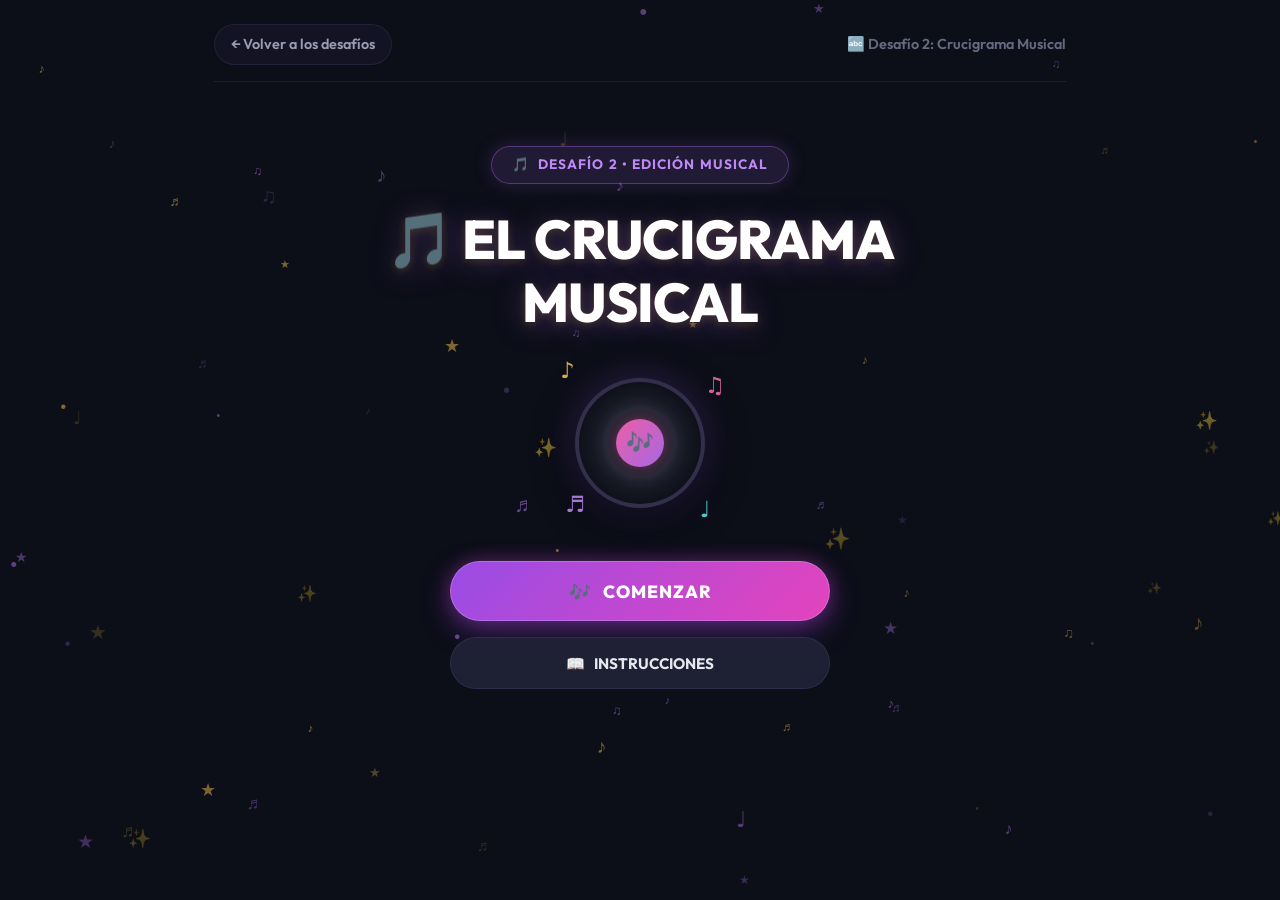
==== commit fd78fdbd: "feat: add musical crossword game with interactive grid and clues" ====
--- a/games/crucigrama.html
+++ b/games/crucigrama.html
@@ -49,9 +49,6 @@
           🎵 EL CRUCIGRAMA MUSICAL
         </h1>
 
-        <p class="welcome-subtitle">
-          Un crucigrama personalizado para Sofi, lleno de canciones, recuerdos y mucho ritmo.
-        </p>
 
         <!-- Ilustración de vinilo giratorio y notas flotantes -->
         <div class="music-vinyl-art">
@@ -169,7 +166,7 @@
       <!-- ═══════════════════════════════════════════════════════
            PANTALLA 3: VICTORIA (RESULTADO FINAL)
       ═══════════════════════════════════════════════════════ -->
-      <section id="screen-victory" class="crucigrama-screen hidden" aria-label="Pantalla de victoria y recompensa">
+      <section id="screen-victory" class="crucigrama-screen hidden" aria-label="Pantalla de victoria">
         <article class="victory-card">
           <div class="victory-badge">
             <span>🎉</span>
@@ -190,11 +187,11 @@
             </p>
           </div>
 
-          <!-- Botón para abrir la recompensa -->
+          <!-- Volver a la pantalla principal -->
           <div class="reward-unlock-wrapper">
-            <button id="btn-reward-unlock" class="btn-reward-unlock" type="button">
-              <span>🎁</span>
-              <span>ABRIR RECOMPENSA</span>
+            <button id="btn-return-home" class="btn-reward-unlock" type="button">
+              <span>←</span>
+              <span>VOLVER AL INICIO</span>
             </button>
           </div>
         </article>
@@ -232,7 +229,7 @@
             <li>Podés seleccionar una pista para encontrar rápidamente dónde escribir.</li>
             <li>Cuando hayas completado todas las palabras aparecerá el botón para comprobar el crucigrama.</li>
             <li>Si hay errores, las respuestas incorrectas se marcarán visualmente para que puedas corregirlas.</li>
-            <li>Cuando todas las palabras sean correctas, se desbloqueará la recompensa.</li>
+            <li>Cuando todas las palabras sean correctas, se mostrará la pantalla de victoria.</li>
           </ol>
         </div>
       </div>
@@ -245,35 +242,6 @@
     </div>
   </div>
 
-  <!-- ═══════════════════════════════════════════════════════
-       MODAL 2: RECOMPENSA DESBLOQUEADA
-  ═══════════════════════════════════════════════════════ -->
-  <div id="reward-modal" class="picker-overlay hidden" role="dialog" aria-modal="true" aria-labelledby="reward-modal-title">
-    <div class="reward-modal-card">
-      <div class="reward-icon-huge">🎁</div>
-
-      <h3 id="reward-modal-title" class="reward-celebration-title">
-        🎉 ¡Felicitaciones, Sofi!
-      </h3>
-
-      <div class="reward-card-inner">
-        <div class="reward-card-heading">🎁 Tu recompensa te está esperando...</div>
-        <p class="reward-card-text">
-          ¡Excelente oído musical, Sofi! Demostraste que te acordás de cada canción, de los viajes en auto, de las previas y de nuestra música favorita.
-        </p>
-      </div>
-
-      <div class="reward-clue-badge">
-        <strong>Pista desbloqueada para la aventura:</strong><br />
-        « Tito dejó una nota musical: ¡El regalo está escondido al ritmo de sus canciones favoritas! 🎵✨ »
-      </div>
-
-      <button id="btn-return-adventure" class="btn-return-adventure" type="button">
-        ← Volver a la aventura con el desafío completado
-      </button>
-    </div>
-  </div>
-
   <!-- Scripts del juego -->
   <script src="../js/gamesBridge.js"></script>
   <script src="crucigramaConfig.js"></script>
--- a/css/style.css
+++ b/css/style.css
@@ -782,6 +782,156 @@
   border-left: 3px solid var(--accent-purple);
 }
 
+.clue-text {
+  white-space: pre-line;
+}
+
+/* ─── 12b. PISTA DE AUDIO ─────────────────────────────── */
+.clue-audio {
+  display: flex;
+  align-items: center;
+  gap: 0.85rem;
+  margin-top: 1rem;
+  padding: 0.75rem 0.85rem;
+  border-radius: 14px;
+  background: hsla(255, 35%, 16%, 0.65);
+  border: 1px solid var(--border-subtle);
+  font-family: var(--font-body);
+  font-style: normal;
+}
+
+.clue-audio-element {
+  position: absolute;
+  width: 1px;
+  height: 1px;
+  opacity: 0;
+  pointer-events: none;
+}
+
+.clue-audio-btn {
+  flex: 0 0 auto;
+  width: 46px;
+  height: 46px;
+  border: 1px solid hsla(320, 80%, 70%, 0.45);
+  border-radius: 50%;
+  background: linear-gradient(135deg, var(--accent-purple), var(--accent-pink));
+  color: #fff;
+  display: grid;
+  place-items: center;
+  cursor: pointer;
+  box-shadow: 0 6px 20px hsla(320, 70%, 55%, 0.3);
+  transition:
+    transform 0.2s var(--ease-bounce),
+    box-shadow 0.2s,
+    filter 0.2s,
+    opacity 0.2s;
+}
+
+.clue-audio-btn:hover:not(:disabled) {
+  transform: scale(1.07);
+  box-shadow: 0 8px 26px hsla(320, 70%, 55%, 0.45);
+}
+
+.clue-audio-btn:active:not(:disabled) {
+  transform: scale(0.96);
+}
+
+.clue-audio-btn:focus-visible {
+  outline: 2px solid var(--accent-gold);
+  outline-offset: 3px;
+}
+
+.clue-audio-btn:disabled {
+  cursor: not-allowed;
+  opacity: 0.5;
+  filter: grayscale(0.7);
+}
+
+.clue-audio-btn svg {
+  width: 21px;
+  height: 21px;
+  display: block;
+  fill: currentColor;
+}
+
+.clue-audio-track {
+  flex: 1;
+  min-width: 0;
+}
+
+.clue-audio-wave {
+  position: relative;
+  height: 42px;
+  --progress: 0%;
+}
+
+.clue-audio-bars {
+  display: flex;
+  align-items: center;
+  gap: 2px;
+  height: 100%;
+}
+
+.clue-audio-bars--active {
+  position: absolute;
+  inset: 0;
+  pointer-events: none;
+  clip-path: inset(0 calc(100% - var(--progress)) 0 0);
+  transition: clip-path 0.05s linear;
+}
+
+.clue-audio-bar {
+  flex: 1 1 0;
+  min-width: 2px;
+  height: var(--h);
+  border-radius: 999px;
+  background: hsla(255, 40%, 60%, 0.22);
+  transform-origin: center;
+}
+
+.clue-audio-bars--active .clue-audio-bar {
+  background: linear-gradient(to top, var(--accent-purple), var(--accent-pink));
+  box-shadow: 0 0 8px hsla(320, 80%, 65%, 0.35);
+}
+
+.clue-audio.is-playing .clue-audio-bars--active .clue-audio-bar {
+  animation: clueWavePulse 0.42s ease-in-out infinite alternate;
+  animation-delay: calc(var(--i) * -0.028s);
+}
+
+@keyframes clueWavePulse {
+  from { transform: scaleY(0.72); }
+  to   { transform: scaleY(1.05); }
+}
+
+.clue-audio-status {
+  display: block;
+  margin-top: 0.25rem;
+  font-family: var(--font-body);
+  font-size: 0.7rem;
+  font-style: normal;
+  line-height: 1.35;
+  color: var(--text-muted);
+}
+
+.clue-audio.has-error .clue-audio-bars {
+  opacity: 0.35;
+}
+
+.clue-audio.has-error .clue-audio-status {
+  color: hsl(0, 70%, 72%);
+}
+
+@media (prefers-reduced-motion: reduce) {
+  .clue-audio.is-playing .clue-audio-bars--active .clue-audio-bar {
+    animation: none;
+  }
+
+  .clue-audio-bars--active {
+    transition: none;
+  }
+}
+
 /* ─── 13. SECCIÓN DE RECOMPENSA FINAL ─────────────────── */
 .reward-section {
   width: 100%;
@@ -860,14 +1010,39 @@
   z-index: 1;
 }
 
-.reward-placeholder {
-  font-family: var(--font-serif);
-  font-style: italic;
-  color: var(--text-muted);
-  font-size: 0.9rem;
-  border: 1px dashed hsla(255, 30%, 60%, 0.2);
-  border-radius: 10px;
-  padding: 1rem;
+.reward-discover-btn {
+  position: relative;
+  z-index: 1;
+  display: inline-flex;
+  align-items: center;
+  justify-content: center;
+  gap: 0.6rem;
+  padding: 1rem 2.4rem;
+  border-radius: 50px;
+  background: linear-gradient(135deg, var(--accent-purple), var(--accent-pink));
+  color: #fff;
+  font-family: var(--font-body);
+  font-size: 1.05rem;
+  font-weight: 700;
+  letter-spacing: 0.02em;
+  text-decoration: none;
+  box-shadow: 0 8px 28px hsla(270, 70%, 60%, 0.45);
+  transition: transform 0.25s var(--ease-bounce),
+              box-shadow 0.25s var(--ease-smooth);
+}
+
+.reward-discover-btn:hover {
+  transform: translateY(-3px) scale(1.04);
+  box-shadow: 0 12px 36px hsla(270, 70%, 60%, 0.6);
+}
+
+.reward-discover-btn:active {
+  transform: translateY(0) scale(0.98);
+}
+
+.reward-discover-btn:focus-visible {
+  outline: 2px solid var(--accent-gold);
+  outline-offset: 4px;
 }
 
 /* ─── 14. FOOTER ─────────────────────────────────────── */
--- a/css/crucigrama.css
+++ b/css/crucigrama.css
@@ -887,96 +887,6 @@
   background: hsla(255, 30%, 50%, 0.25);
   color: #fff;
   border-color: var(--accent-violet);
-}
-
-/* Modal de recompensa */
-.reward-modal-card {
-  width: 100%;
-  max-width: 540px;
-  background: linear-gradient(135deg, hsl(236, 26%, 15%), hsl(260, 30%, 14%));
-  border: 2px solid hsla(42, 95%, 58%, 0.5);
-  border-radius: 24px;
-  padding: 2.2rem 1.8rem;
-  box-shadow: 0 25px 70px hsla(232, 50%, 4%, 0.9), 0 0 50px hsla(42, 95%, 58%, 0.3);
-  display: flex;
-  flex-direction: column;
-  align-items: center;
-  text-align: center;
-  gap: 1.25rem;
-  animation: modalIn 0.35s cubic-bezier(0.16, 1, 0.3, 1) forwards;
-}
-
-.reward-icon-huge {
-  font-size: 4.5rem;
-  line-height: 1;
-  animation: bounceGift 1.4s ease-in-out infinite;
-}
-
-@keyframes bounceGift {
-  0%, 100% { transform: translateY(0); }
-  50% { transform: translateY(-10px); }
-}
-
-.reward-celebration-title {
-  font-size: 1.55rem;
-  font-weight: 800;
-  color: #fff;
-  line-height: 1.3;
-}
-
-.reward-card-inner {
-  background: hsla(236, 24%, 18%, 0.7);
-  border: 1px solid var(--border-subtle);
-  border-radius: 16px;
-  padding: 1.2rem;
-  width: 100%;
-  display: flex;
-  flex-direction: column;
-  gap: 0.5rem;
-}
-
-.reward-card-heading {
-  font-weight: 700;
-  color: var(--accent-gold);
-  font-size: 1.05rem;
-}
-
-.reward-card-text {
-  font-size: 0.92rem;
-  color: var(--text-secondary);
-  line-height: 1.55;
-}
-
-.reward-clue-badge {
-  background: linear-gradient(135deg, hsla(42, 95%, 58%, 0.15), hsla(270, 70%, 65%, 0.15));
-  border: 1.5px solid hsla(42, 95%, 58%, 0.45);
-  border-radius: 14px;
-  padding: 1rem 1.2rem;
-  color: var(--accent-gold);
-  font-size: 0.95rem;
-  line-height: 1.5;
-  width: 100%;
-}
-
-.btn-return-adventure {
-  width: 100%;
-  padding: 1.1rem 1.8rem;
-  border-radius: 50px;
-  background: linear-gradient(135deg, hsl(42, 95%, 55%) 0%, hsl(28, 95%, 52%) 100%);
-  color: hsl(232, 40%, 8%);
-  border: none;
-  font-family: var(--font-body);
-  font-size: 1.02rem;
-  font-weight: 800;
-  letter-spacing: 0.04em;
-  cursor: pointer;
-  box-shadow: 0 10px 30px hsla(42, 95%, 55%, 0.4);
-  transition: transform 0.2s, filter 0.2s;
-}
-
-.btn-return-adventure:hover {
-  transform: translateY(-2px);
-  filter: brightness(1.08);
 }
 
 /* Canvas de confeti para victoria */
